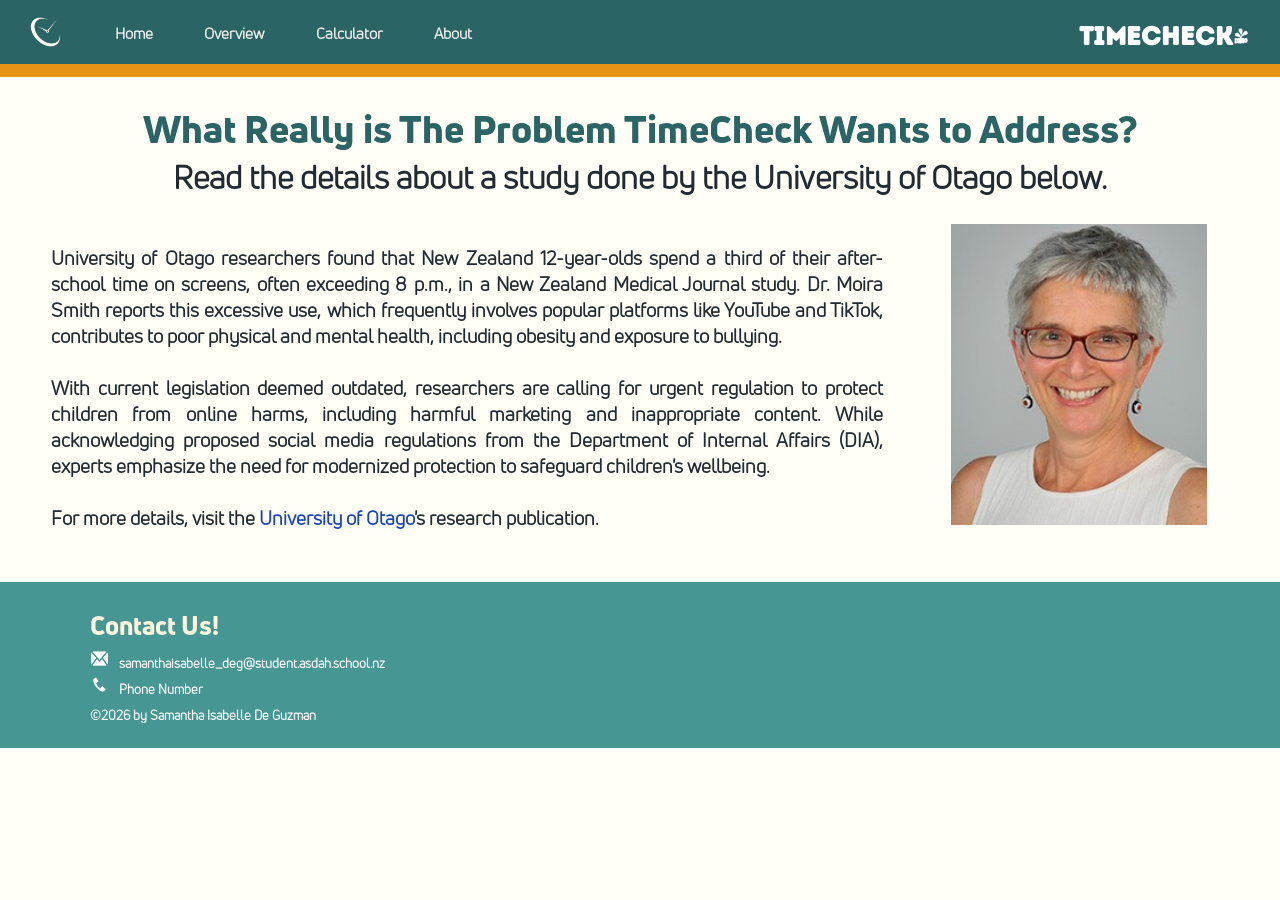
==== about.html @ c200a9d4 "initial about page, changed website background color" ====
<!DOCTYPE html>
<html>
    <head>
        <title>About | TimeCheck!</title>
        <link rel="stylesheet" href="styles.css">
        <link rel="icon" type="image/x-icon" href="images/TimeCheck!.png">
    </head>
    <body>
        <div class = "topnav">
            <img src = "images/logo.png" alt = "logo" class = "logo">
            <a href = "index.html">Home</a>
            <a href = "overview.html">Overview</a>
            <a href = "calculator.html">Calculator</a>
            <a href = "about.html">About</a>
            <h2 class = "websiteName">TimeCheck!</h2>
        </div>
        <div> 
            <div class = "topnavBorder"></div>
            <h1>What Really is The Problem TimeCheck Wants to Address?</h1>
            <p class = "message1">Read the details about a study done by the University of Otago below.</p>
        </div>
        <div>
            <p class = "paragraph1">
                University of Otago researchers found that New Zealand 12-year-olds spend a third of their after-school time on screens, often exceeding 8 p.m., in a New Zealand Medical Journal study. 
                Dr. Moira Smith reports this excessive use, which frequently involves popular platforms like YouTube and TikTok, contributes to poor physical and mental health, including obesity and exposure to bullying.
                <br><br>
                With current legislation deemed outdated, researchers are calling for urgent regulation to protect children from online harms, including harmful marketing and inappropriate content. 
                While acknowledging proposed social media regulations from the Department of Internal Affairs (DIA), experts emphasize the need for modernized protection to safeguard children's wellbeing. 
                <br><br>
                For more details, visit the <a href="https://www.otago.ac.nz/news/newsroom/kids-spending-one-third-of-after-school-time-on-screens-study-finds" class = "otago">University of Otago</a>'s research publication.
            </p>
            <img src = "images/moiraSmith.jpg" alt = "moiraSmith" class = "moiraSmith">
        </div>
        <footer>
            <div class = "footerInfo">
                <h5>Contact Us!</h5>
                <div class = "contactInfo">
                    <img src = "images/email.png" alt = "email" class = "emailIcon">
                    <p class = "contactInfo">samanthaisabelle_deg@student.asdah.school.nz<p>
                </div>
                <div class = "contactInfo">
                    <img src = "images/phone.png" alt = "phone" class = "phoneIcon">
                    <p class = "contactInfo">Phone Number</p>
                </div>
                <p class = "copyrightInfo">©2026 by Samantha Isabelle De Guzman</p>
            </div>
        </footer>
    </body>
</html>
---- styles.css ----
@font-face {
  font-family: textFont;
  src: url('fonts/Uni-Neue-Book.woff2') format('woff2');
}
@font-face {
  font-family: textFontHeavy;
  src: url('fonts/Uni-Neue-Heavy.woff2') format('woff2');
}
@font-face {
  font-family: headerFont;
  src: url('fonts/intro-rust-base.otf') format('opentype');
}
body {
  background-color: rgb(255, 255, 247);
  margin: 0;
  padding: 0;
  height: 30vw;
}
h1 {
  color: rgb(42, 100, 101);
  font-family: textFontHeavy;
  text-align: center;
  font-size: 3vw;
  margin-bottom: 0%;
}

h4 {
  color: rgb(42, 100, 101);
  font-family: textFontHeavy;
  text-align: center;
  font-size: 2vw;
  margin-bottom: 0%;
}

h5 {
  color: rgb(255, 245, 222);
  font-family: textFontHeavy;
  font-size: 2vw;
  margin: 0%;
}

p {
  color: rgb(33, 43, 49);
  font-family: textFont;
  font-weight: bold;
  text-align: justify;
  font-size: 1.1vw;
  margin-bottom: 2vw;
}

.topnav {
  background-color: rgb(42, 100, 101);
  overflow: hidden;
  height: 5vw;
  width: 100vw;
}

.topnav a {
  float: left;
  color: #f2f2f2;
  text-align: center;
  padding: 1.8vw 2vw;
  text-decoration: none;
  font-size: 1.2vw;
  font-family: textFont;
  font-weight: bold;
}

.topnav a:hover {
  color: rgb(255, 194, 103);
  font-weight: bold;
  font-family: textFontHeavy;
}

.topnavBorder {
  background-color: rgb(231, 147, 22);
  height: 1vw;
  width: 100vw;
}

.logo {
  float: left;
  width: 5vw;
  height: 3vw;
  margin: 1vw;
}

.websiteName {
  color: white;
  font-size: 2vw;
  font-family: headerFont;
  float: right;
  padding: 0.01vw 2.5vw;
}

.message1 {
  text-align: center;
  font-size: 2.5vw;
  margin-top: 0%;
}

.message2 {
  text-align: center;
  font-size: 2vw;
  margin-top: 1vw;
  margin-bottom: 0vw;
}

.message3 {
  text-align: center;
  font-size: 2.5vw;
  margin-top: 1vw;
  margin-bottom: 1vw;
  color: rgb(42, 100, 101);
}


.flexContainer {
  display: flex;
  flex-direction: row;
  align-items: center;
}

.introductionBlock, .calculatorBlock, .aboutBlock {
  flex: 1;
  margin: 0 2vw 2vw 2vw;
  width: 30vw;
  height: 45vw;
}

.stepBlock {
  flex: 1;
  margin: 0 3.5vw 3.5vw 3.5vw;
  width: 25vw;
  height: 30vw;
}

.nzKidsOnPhone, .threeKids, .aboutUs {
  width: 25vw;
  border-radius: 2vw;
  align-self: center;
  display: block;
  margin-left: auto;
  margin-right: auto;
  box-shadow: 0.8vw 0.8vw rgba(231, 147, 22, 0.466);
}

.stepImage {
  width: 25vw;
  border-radius: 1.5vw;
  align-self: center;
  display: block;
  margin-left: auto;
  margin-right: auto;
  box-shadow: 0.3vw 0.3vw rgba(231, 147, 22, 0.466);
}

@media (max-width: 1050px) {
  .flexContainer {
    flex-direction: column; 
  }
}

.button {
  background-color: rgb(231, 147, 22);
  font-family: headerFont;
  width: 25vw;
  height: 6vw;
  border-radius: 3vw;
  text-align: center;
  margin: auto;
  line-height: 6vw; 
}

.button a {
  text-decoration: none;
  color: white;
  padding: 1.5vw;
  
}

.button a:hover {
  font-size: 3.2vw;
}

.calculator{
  flex: 0.5;
  width: 50vw;
  height: 50vw;
  background-color: rgb(255, 250, 225);
  display: inline-block;
}

.editableTable {
  width: 50vw;
  height: 30vw;
  border-collapse: collapse;
  overflow: hidden;
  align-items: center;
}

.editableTable th {
  font-family: textFontHeavy;
  font-size: 2vw;
  color: rgb(42, 100, 101);
  padding: 2vw 2vw 0vw 2vw;
}


.editableTable td {
  padding: 0.2vw;
  align-items: center;
}

.editableTable input {
  width: 24.2vw;
  padding: 0.6vw;
  margin: 0.2vw;
  border: 1px solid #cbd5e1;
  border-radius: 6px;
  font-size: 1vw;
  font-family: textFontHeavy;
  color: rgb(42, 100, 101);
  background-color: #ffffff;
  box-sizing: border-box;
  transition: all 0.2s ease;
}

.computeButton {
  background-color: rgb(231, 147, 22);
  color: white;;
  font-family: headerFont;
  font-size: 2.5vw;;
  width: 15vw;
  height: 4vw;
  border: none;
  border-radius: 2vw;
  text-align: center;
  margin: 1.5vw 0.5vw 0.5vw 16vw;
  line-height: 2vw; 
}

.computeButton:hover {
  font-size: 2.7vw;
}

.totalHoursDisplay {
  margin: 0.5vw 0vw 0vw 12vw;
  font-size: 2vw;
  font-weight: bold;
  color: rgb(42, 100, 101);
}

.activityList {
  flex: 0.5;
  width: 50vw;
  height: 50vw;
  background-color: rgb(255, 250, 225);
  display: block;
}

.activityHeader {
  width: 50vw;
  font-family: textFontHeavy;
  font-size: 3vw;
  color: rgb(42, 100, 101);
  text-align: center;
  margin-bottom: 0.5vw;
  margin-top: 1.5vw;
}

.activitiesHeader {
  color: rgb(42, 100, 101);
  font-family: textFont;
  font-weight: bold;
  font-size: 3vw;
  margin-left: 5vw;
}

li {
  font-family: textFont;
  font-size: 2vw;
  color: rgb(42, 100, 101);
  width: 37vw;
  margin-left: 5vw;
}

.paragraph1 {
  width: 65vw;
  font-size: 1.5vw;
  text-align: justify;
  margin-left: 4vw;
  margin-top: 0vw;
  display: inline-block;
}

.otago {
  color: rgb(25, 67, 190);
  text-decoration: none;
}

.moiraSmith {
  width: 20vw;
  height: 23.5vw;
  margin-left: 5vw;
  display: inline-block;
}

footer {
  background-color: rgb(70, 150, 147);
  position: relative;
  left: 0;
  bottom: 0;
  height: 9vw;
  width: 100vw;
  padding: 2vw;
  margin-top: 2vw;
}

.footerInfo {
  display: inline-block;
  width: 40vw;
  margin-left: 5vw;;
}

div.contactInfo {
  width: 30vw;
  height: 2vw;
  margin: 0%;
}

p.contactInfo {
  display: inline-block;
  color: white;
  font-size: 1vw;
  width: 20vw;
  height: 1.8vw;
  text-align: left;
  margin-bottom: 0.5vw;
  margin-top: 0%;
}

.emailIcon, .phoneIcon {
  display: inline-block;
  width: 1.5vw;
  height: 1.5vw;
  margin-right: 0.5vw;
  margin-top: 0.5vw;
  position: relative;
}

p.copyrightInfo {
  color: white;
  font-size: 1vw;
  width: 20vw;
}
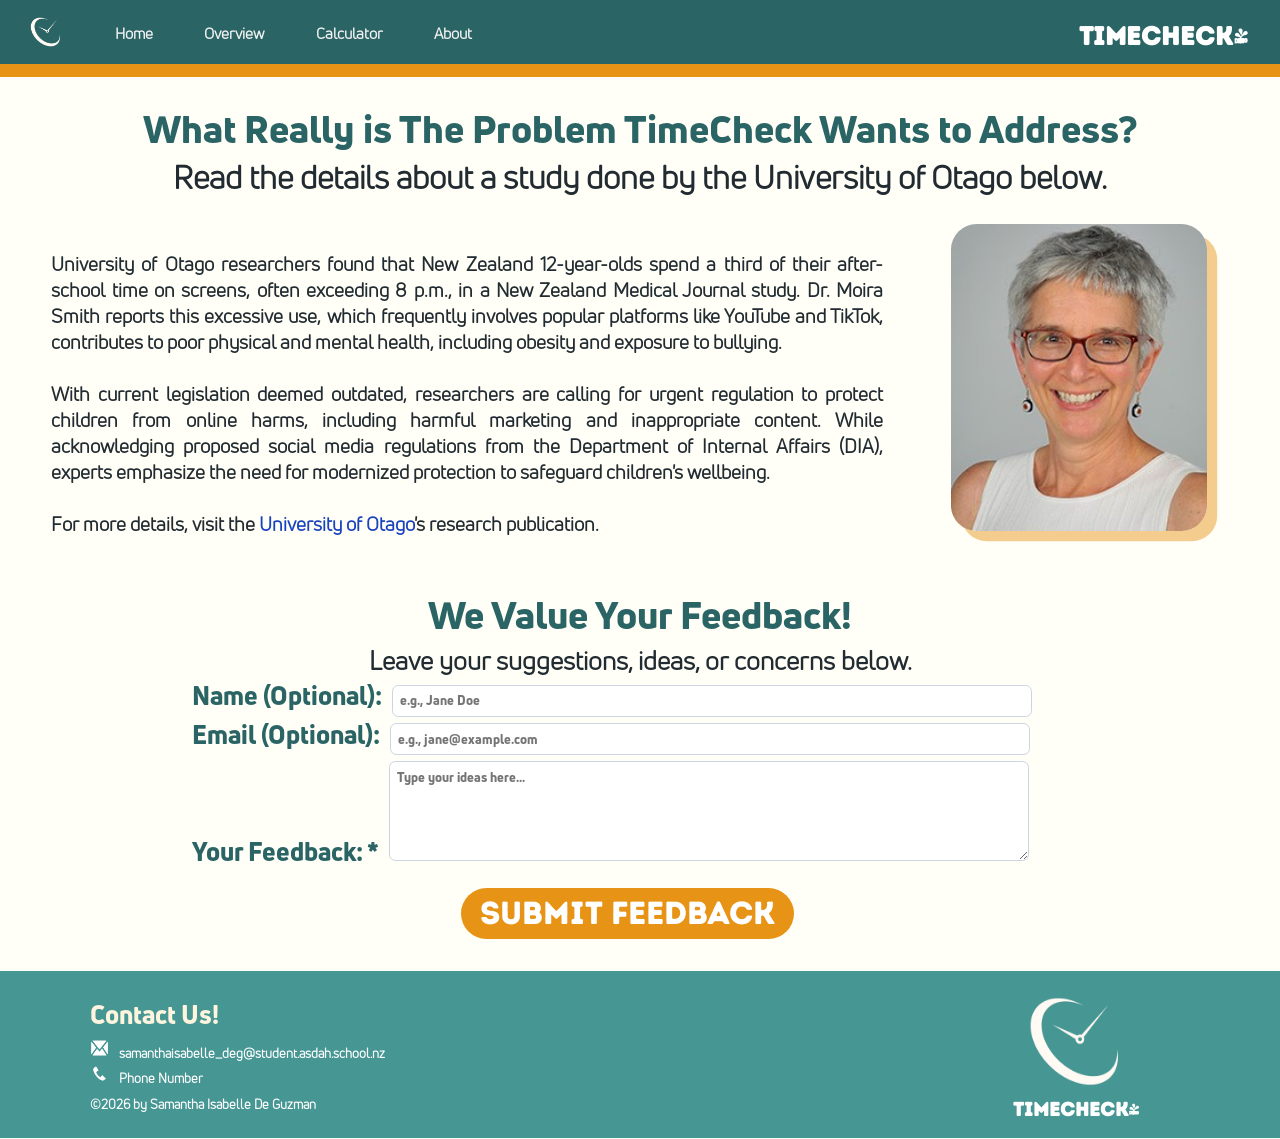
==== commit 2ba90d31: "modified footer, added feedback section in about page" ====
--- a/about.html
+++ b/about.html
@@ -27,9 +27,28 @@
                 With current legislation deemed outdated, researchers are calling for urgent regulation to protect children from online harms, including harmful marketing and inappropriate content. 
                 While acknowledging proposed social media regulations from the Department of Internal Affairs (DIA), experts emphasize the need for modernized protection to safeguard children's wellbeing. 
                 <br><br>
-                For more details, visit the <a href="https://www.otago.ac.nz/news/newsroom/kids-spending-one-third-of-after-school-time-on-screens-study-finds" class = "otago">University of Otago</a>'s research publication.
+                For more details, visit the <a href = "https://www.otago.ac.nz/news/newsroom/kids-spending-one-third-of-after-school-time-on-screens-study-finds" target = "_blank" class = "otago">University of Otago</a>'s research publication.
             </p>
             <img src = "images/moiraSmith.jpg" alt = "moiraSmith" class = "moiraSmith">
+        </div>
+        <div class = "feedbackContainer">
+            <h1>We Value Your Feedback!</h1>
+            <p class = "message2">Leave your suggestions, ideas, or concerns below.</p>
+            <form action = "https://formspree.io/f/xdenwken" method = "POST">
+                <div class = "formGroup">
+                    <label for = "userName">Name (Optional): </label>
+                    <input type = "text" id = "userName" name = "name" placeholder = "e.g., Jane Doe">
+                </div>
+                <div class = "formGroup">
+                    <label for = "userEmail">Email (Optional): </label>
+                    <input type = "email" id = "userEmail" name = "email" placeholder = "e.g., jane@example.com">
+                </div>
+                <div class = "formGroup">
+                    <label for = "userFeedback">Your Feedback: <span class = "required">*</span></label>
+                    <textarea id = "userFeedback" name = "suggestion" rows = "5" required placeholder = "Type your ideas here..."></textarea>
+                </div>
+                <button type = "submit" class = "submitButton">Submit Feedback</button>
+            </form>
         </div>
         <footer>
             <div class = "footerInfo">
@@ -44,6 +63,8 @@
                 </div>
                 <p class = "copyrightInfo">©2026 by Samantha Isabelle De Guzman</p>
             </div>
+            <img src = "images/logo.png" alt = "logo" class = "footerLogo">
+            <h2 class = "websiteNameFooter">TimeCheck!</h2>
         </footer>
     </body>
 </html>
--- a/styles.css
+++ b/styles.css
@@ -93,6 +93,15 @@
   padding: 0.01vw 2.5vw;
 }
 
+.websiteNameFooter {
+  color: white;
+  font-size: 1.5vw;
+  font-family: headerFont;
+  position: absolute;
+  right: 15vw;
+  bottom: 0.1vw;
+}
+
 .message1 {
   text-align: center;
   font-size: 2.5vw;
@@ -102,7 +111,7 @@
 .message2 {
   text-align: center;
   font-size: 2vw;
-  margin-top: 1vw;
+  margin-top: 0.2vw;
   margin-bottom: 0vw;
 }
 
@@ -236,7 +245,7 @@
   border: none;
   border-radius: 2vw;
   text-align: center;
-  margin: 1.5vw 0.5vw 0.5vw 16vw;
+  margin: 1.5vw 0.5vw 0.5vw 17.5vw;
   line-height: 2vw; 
 }
 
@@ -245,7 +254,7 @@
 }
 
 .totalHoursDisplay {
-  margin: 0.5vw 0vw 0vw 12vw;
+  margin: 0.5vw 0vw 0vw 13.5vw;
   font-size: 2vw;
   font-weight: bold;
   color: rgb(42, 100, 101);
@@ -301,9 +310,51 @@
 
 .moiraSmith {
   width: 20vw;
-  height: 23.5vw;
+  height: 24vw;
   margin-left: 5vw;
   display: inline-block;
+  border-radius: 2vw;
+  box-shadow: 0.8vw 0.8vw rgba(231, 147, 22, 0.466);
+}
+
+label {
+  font-family: textFontHeavy;
+  font-size: 2vw;
+  color: rgb(42, 100, 101);
+  margin-left: 15vw;
+  display: inline-block;
+}
+
+input[type="text"], input[type="email"], textarea {
+  width: 50vw;
+  padding: 0.5vw;
+  margin: 0.5vw 0vw 0vw 0.5vw;
+  border: 1px solid #cbd5e1;
+  border-radius: 0.5vw;
+  font-size: 1vw;
+  font-family: textFontHeavy;
+  color: rgb(42, 100, 101);
+  background-color: #ffffff;
+  box-sizing: border-box;
+  display: inline-block;
+}
+
+.submitButton {
+  background-color: rgb(231, 147, 22);
+  color: white;;
+  font-family: headerFont;
+  font-size: 2.5vw;;
+  width: 26vw;
+  height: 4vw;
+  border: none;
+  border-radius: 2vw;
+  align-self: center;
+  margin: 1.5vw 0.5vw 0.5vw 36vw;
+  line-height: 2vw; 
+}
+
+.submitButton:hover {
+  font-size: 2.7vw;
 }
 
 footer {
@@ -323,6 +374,14 @@
   margin-left: 5vw;;
 }
 
+.footerLogo {
+  width: 15vw;
+  height: 9vw;
+  position: absolute;
+  right: 12.7vw;
+  bottom: 3vw;
+}
+
 div.contactInfo {
   width: 30vw;
   height: 2vw;
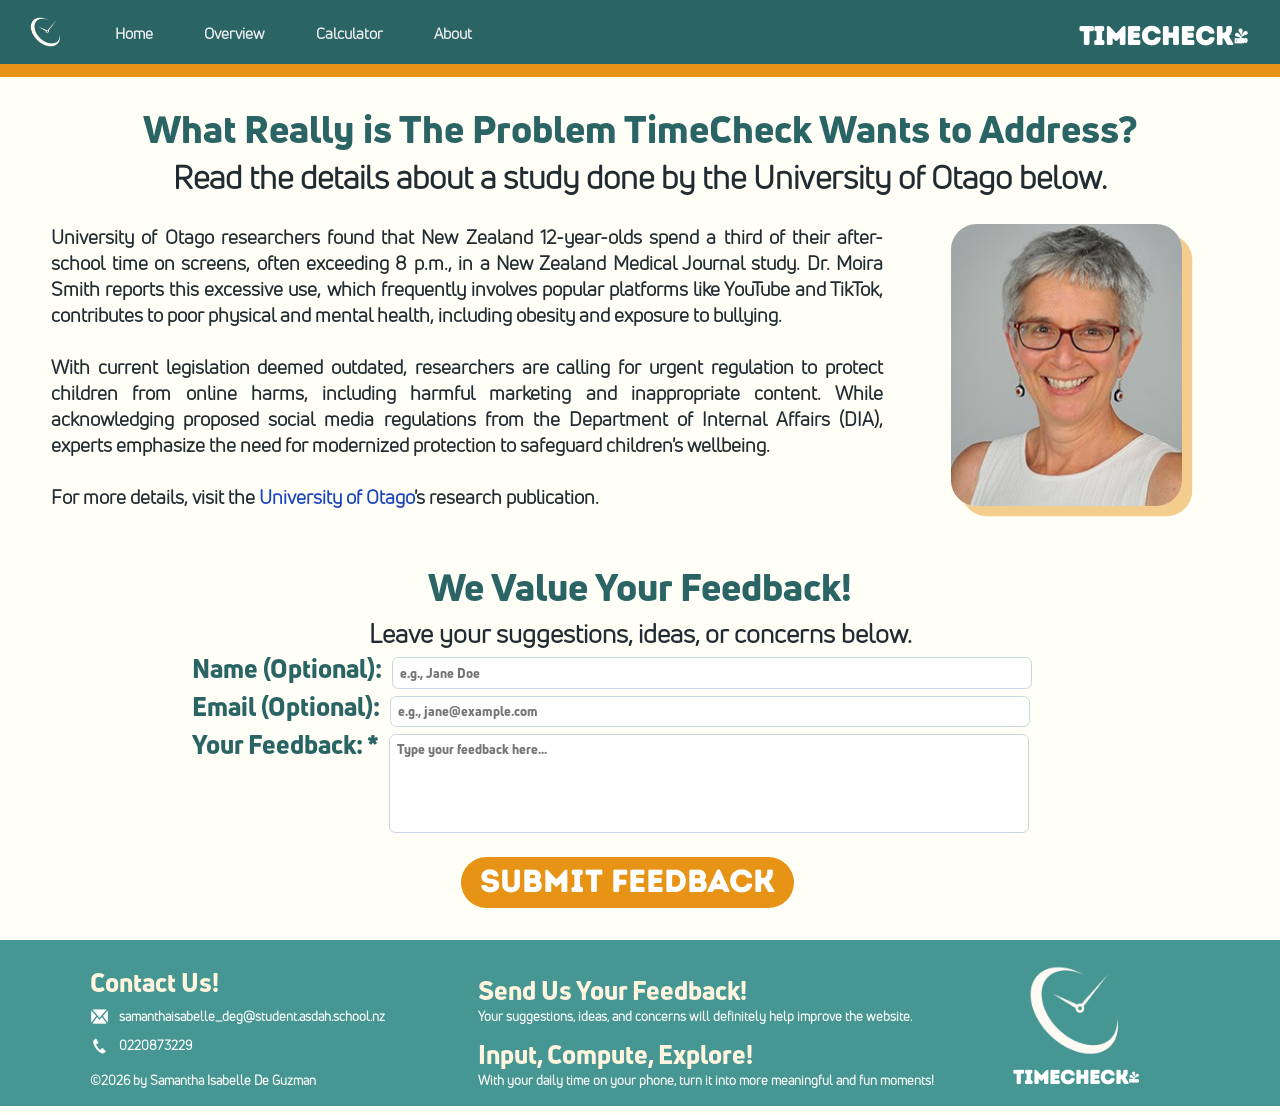
==== commit 66057737: "updated and finished footer, finished feedback section" ====
--- a/about.html
+++ b/about.html
@@ -45,7 +45,7 @@
                 </div>
                 <div class = "formGroup">
                     <label for = "userFeedback">Your Feedback: <span class = "required">*</span></label>
-                    <textarea id = "userFeedback" name = "suggestion" rows = "5" required placeholder = "Type your ideas here..."></textarea>
+                    <textarea id = "userFeedback" name = "suggestion" rows = "5" required placeholder = "Type your feedback here..."></textarea>
                 </div>
                 <button type = "submit" class = "submitButton">Submit Feedback</button>
             </form>
@@ -59,9 +59,15 @@
                 </div>
                 <div class = "contactInfo">
                     <img src = "images/phone.png" alt = "phone" class = "phoneIcon">
-                    <p class = "contactInfo">Phone Number</p>
+                    <p class = "contactInfo">0220873229</p>
                 </div>
                 <p class = "copyrightInfo">©2026 by Samantha Isabelle De Guzman</p>
+            </div>
+            <div class = "footerRedirectories">
+                <h5><a href = "#userName" class = "feedbackRedirect">Send Us Your Feedback!</a></h5>
+                <p class = "feedbackDesc">Your suggestions, ideas, and concerns will definitely help improve the website.</p>
+                <h5>Input, Compute, Explore!</h5>
+                <p class = "desc">With your daily time on your phone, turn it into more meaningful and fun moments!</p>
             </div>
             <img src = "images/logo.png" alt = "logo" class = "footerLogo">
             <h2 class = "websiteNameFooter">TimeCheck!</h2>
--- a/styles.css
+++ b/styles.css
@@ -226,7 +226,7 @@
   padding: 0.6vw;
   margin: 0.2vw;
   border: 1px solid #cbd5e1;
-  border-radius: 6px;
+  border-radius: 1vw;
   font-size: 1vw;
   font-family: textFontHeavy;
   color: rgb(42, 100, 101);
@@ -301,6 +301,7 @@
   margin-left: 4vw;
   margin-top: 0vw;
   display: inline-block;
+  vertical-align: top;
 }
 
 .otago {
@@ -309,8 +310,8 @@
 }
 
 .moiraSmith {
-  width: 20vw;
-  height: 24vw;
+  width: 18vw;
+  height: 22vw;
   margin-left: 5vw;
   display: inline-block;
   border-radius: 2vw;
@@ -323,9 +324,10 @@
   color: rgb(42, 100, 101);
   margin-left: 15vw;
   display: inline-block;
-}
-
-input[type="text"], input[type="email"], textarea {
+  vertical-align: top;
+}
+
+#userName, input[type="email"], textarea {
   width: 50vw;
   padding: 0.5vw;
   margin: 0.5vw 0vw 0vw 0.5vw;
@@ -337,6 +339,10 @@
   background-color: #ffffff;
   box-sizing: border-box;
   display: inline-block;
+}
+
+textarea {
+  resize: none;
 }
 
 .submitButton {
@@ -370,9 +376,10 @@
 
 .footerInfo {
   display: inline-block;
-  width: 40vw;
+  width: 30vw;
   margin-left: 5vw;;
 }
+
 
 .footerLogo {
   width: 15vw;
@@ -386,10 +393,12 @@
   width: 30vw;
   height: 2vw;
   margin: 0%;
+  display: inline-block;
 }
 
 p.contactInfo {
   display: inline-block;
+  vertical-align: middle;
   color: white;
   font-size: 1vw;
   width: 20vw;
@@ -408,6 +417,32 @@
   position: relative;
 }
 
+div.footerRedirectories {
+  display: inline-block;
+  width: 30vw;
+}
+
+.feedbackRedirect {
+  text-decoration: none;
+  color: rgb(255, 245, 222);
+}
+
+.feedbackDesc {
+  color: white;
+  font-size: 1vw;
+  width: 40vw;
+  margin: 0vw 0vw 1vw 0vw;
+
+}
+
+.desc {
+  color: white;
+  font-size: 1vw;
+  width: 40vw;
+  margin: 0vw;
+
+}
+
 p.copyrightInfo {
   color: white;
   font-size: 1vw;
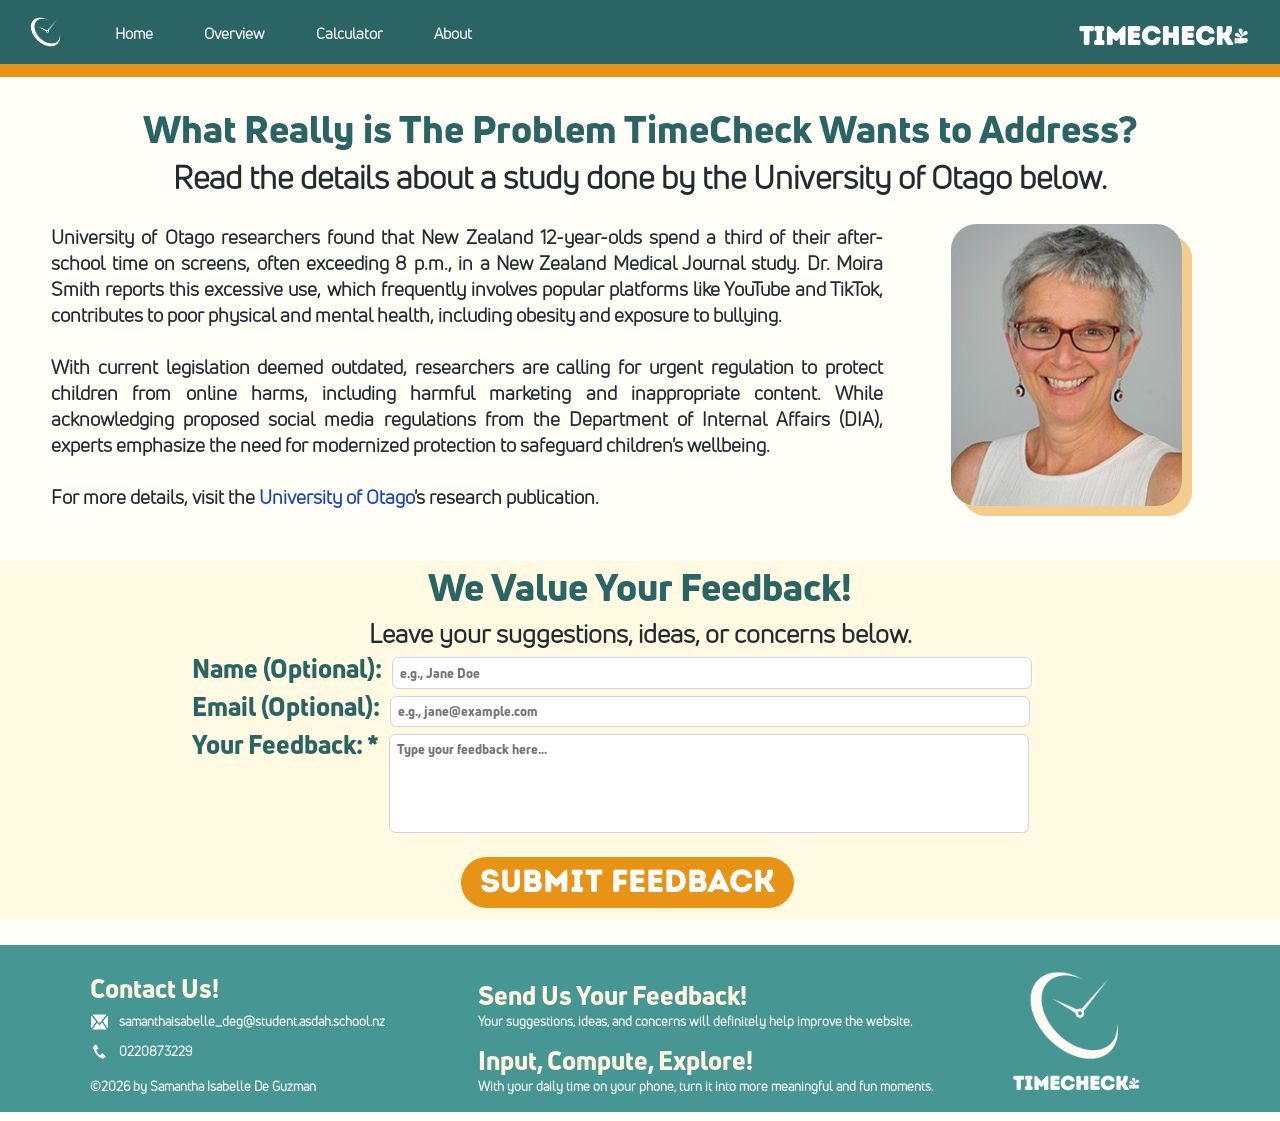
==== commit 0d2f168a: "website pages finished, added animation effects" ====
--- a/about.html
+++ b/about.html
@@ -63,11 +63,11 @@
                 </div>
                 <p class = "copyrightInfo">©2026 by Samantha Isabelle De Guzman</p>
             </div>
-            <div class = "footerRedirectories">
+            <div class = "footerRedirectory">
                 <h5><a href = "#userName" class = "feedbackRedirect">Send Us Your Feedback!</a></h5>
                 <p class = "feedbackDesc">Your suggestions, ideas, and concerns will definitely help improve the website.</p>
                 <h5>Input, Compute, Explore!</h5>
-                <p class = "desc">With your daily time on your phone, turn it into more meaningful and fun moments!</p>
+                <p class = "desc">With your daily time on your phone, turn it into more meaningful and fun moments.</p>
             </div>
             <img src = "images/logo.png" alt = "logo" class = "footerLogo">
             <h2 class = "websiteNameFooter">TimeCheck!</h2>
--- a/styles.css
+++ b/styles.css
@@ -2,26 +2,47 @@
   font-family: textFont;
   src: url('fonts/Uni-Neue-Book.woff2') format('woff2');
 }
+
 @font-face {
   font-family: textFontHeavy;
   src: url('fonts/Uni-Neue-Heavy.woff2') format('woff2');
 }
+
 @font-face {
   font-family: headerFont;
   src: url('fonts/intro-rust-base.otf') format('opentype');
 }
+
+@keyframes fadeInUp {
+  0% {
+    opacity: 0;
+    transform: translateY(30px);
+  }
+  100% {
+    opacity: 1;
+    transform: translateY(0);
+  }
+}
+
+
+
 body {
   background-color: rgb(255, 255, 247);
   margin: 0;
   padding: 0;
   height: 30vw;
 }
+
 h1 {
   color: rgb(42, 100, 101);
   font-family: textFontHeavy;
   text-align: center;
   font-size: 3vw;
   margin-bottom: 0%;
+  animation-name: fadeInUp;
+  animation-duration: 0.6s;
+  animation-timing-function: ease-out;
+  animation-fill-mode: both;
 }
 
 h4 {
@@ -106,6 +127,10 @@
   text-align: center;
   font-size: 2.5vw;
   margin-top: 0%;
+  animation-name: fadeInUp;
+  animation-duration: 0.75s;
+  animation-timing-function: ease-out;
+  animation-fill-mode: both;
 }
 
 .message2 {
@@ -113,6 +138,10 @@
   font-size: 2vw;
   margin-top: 0.2vw;
   margin-bottom: 0vw;
+  animation-name: fadeInUp;
+  animation-duration: 0.75s;
+  animation-timing-function: ease-out;
+  animation-fill-mode: both;
 }
 
 .message3 {
@@ -121,6 +150,10 @@
   margin-top: 1vw;
   margin-bottom: 1vw;
   color: rgb(42, 100, 101);
+  animation-name: fadeInUp;
+  animation-duration: 1s;
+  animation-timing-function: ease-out;
+  animation-fill-mode: both;
 }
 
 
@@ -137,11 +170,36 @@
   height: 45vw;
 }
 
+.introductionBlock {
+  animation-name: fadeInUp;
+  animation-duration: 1s;
+  animation-timing-function: ease-out;
+  animation-fill-mode: both;
+}
+
+.calculatorBlock {
+  animation-name: fadeInUp;
+  animation-duration: 1.5s;
+  animation-timing-function: ease-out;
+  animation-fill-mode: both;
+}
+
+.aboutBlock {
+  animation-name: fadeInUp;
+  animation-duration: 2s;
+  animation-timing-function: ease-out;
+  animation-fill-mode: both;
+}
+
 .stepBlock {
   flex: 1;
   margin: 0 3.5vw 3.5vw 3.5vw;
   width: 25vw;
   height: 30vw;
+  animation-name: fadeInUp;
+  animation-duration: 1s;
+  animation-timing-function: ease-out;
+  animation-fill-mode: both;
 }
 
 .nzKidsOnPhone, .threeKids, .aboutUs {
@@ -198,6 +256,10 @@
   height: 50vw;
   background-color: rgb(255, 250, 225);
   display: inline-block;
+  animation-name: fadeInUp;
+  animation-duration: 1s;
+  animation-timing-function: ease-out;
+  animation-fill-mode: both;
 }
 
 .editableTable {
@@ -266,6 +328,10 @@
   height: 50vw;
   background-color: rgb(255, 250, 225);
   display: block;
+  animation-name: fadeInUp;
+  animation-duration: 1s;
+  animation-timing-function: ease-out;
+  animation-fill-mode: both;
 }
 
 .activityHeader {
@@ -302,6 +368,10 @@
   margin-top: 0vw;
   display: inline-block;
   vertical-align: top;
+  animation-name: fadeInUp;
+  animation-duration: 1s;
+  animation-timing-function: ease-out;
+  animation-fill-mode: both;
 }
 
 .otago {
@@ -316,6 +386,10 @@
   display: inline-block;
   border-radius: 2vw;
   box-shadow: 0.8vw 0.8vw rgba(231, 147, 22, 0.466);
+  animation-name: fadeInUp;
+  animation-duration: 1s;
+  animation-timing-function: ease-out;
+  animation-fill-mode: both;
 }
 
 label {
@@ -417,9 +491,18 @@
   position: relative;
 }
 
-div.footerRedirectories {
+div.footerRedirectory {
   display: inline-block;
   width: 30vw;
+}
+
+.feedbackContainer {
+  background-color: rgb(255, 250, 225);
+  height: 28vw;
+  animation-name: fadeInUp;
+  animation-duration: 2s;
+  animation-timing-function: ease-out;
+  animation-fill-mode: both;
 }
 
 .feedbackRedirect {
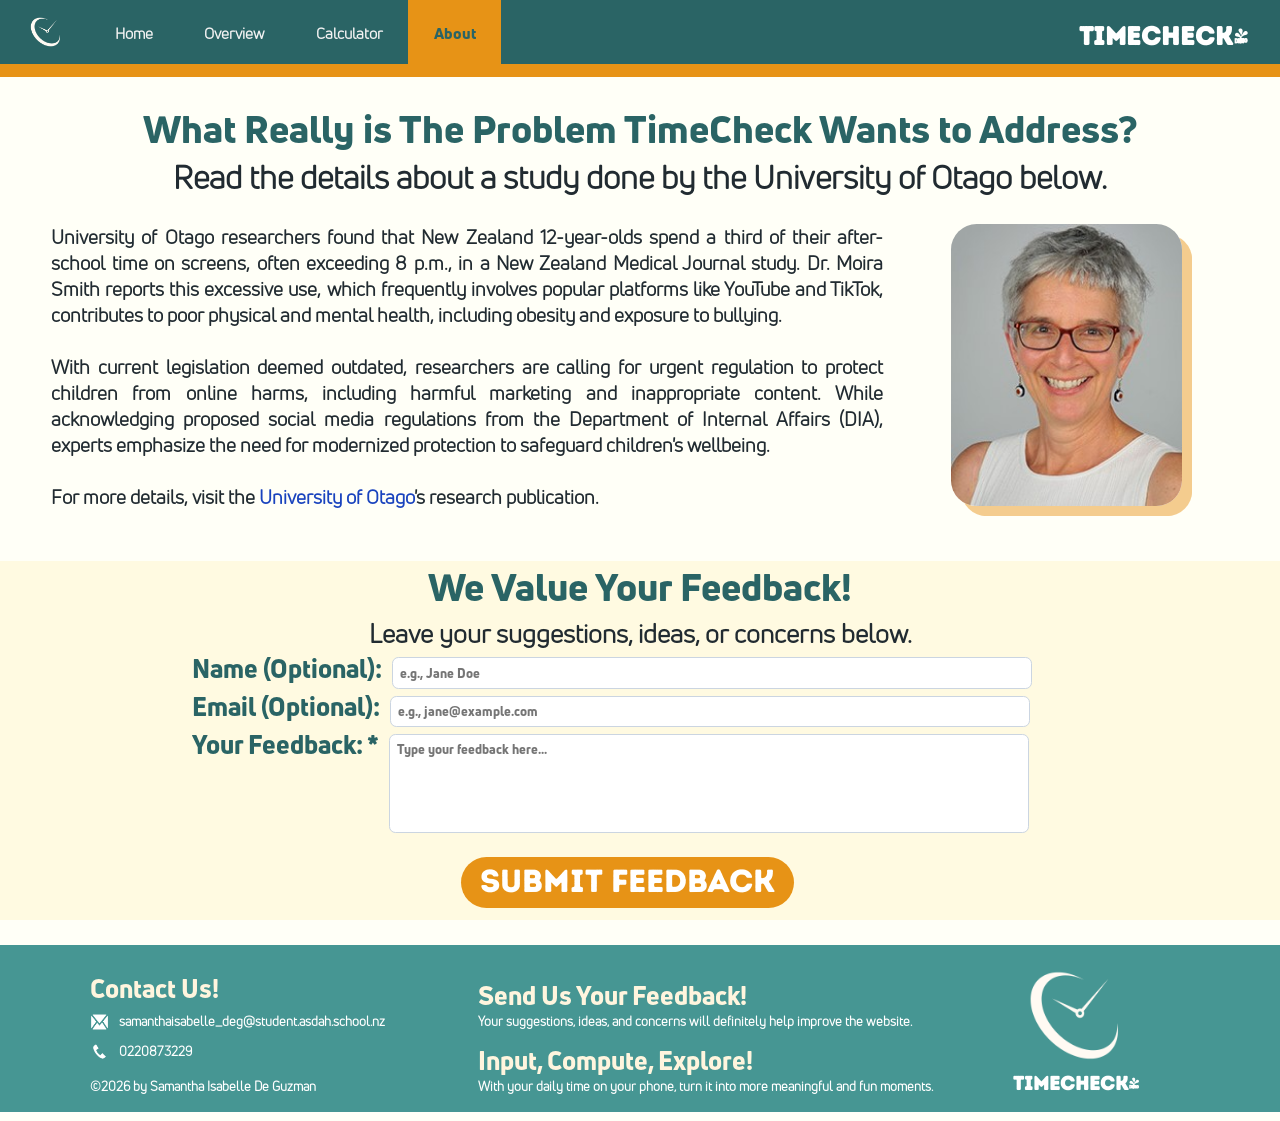
==== commit ee3f73df: "updated navigation bar styles" ====
--- a/about.html
+++ b/about.html
@@ -11,7 +11,7 @@
             <a href = "index.html">Home</a>
             <a href = "overview.html">Overview</a>
             <a href = "calculator.html">Calculator</a>
-            <a href = "about.html">About</a>
+            <a href = "about.html" class = "active">About</a>
             <h2 class = "websiteName">TimeCheck!</h2>
         </div>
         <div> 
--- a/styles.css
+++ b/styles.css
@@ -88,9 +88,16 @@
 }
 
 .topnav a:hover {
-  color: rgb(255, 194, 103);
+  color: rgb(255, 245, 222);
   font-weight: bold;
   font-family: textFontHeavy;
+}
+
+.topnav a.active {
+  background-color: rgb(231, 147, 22);
+  font-weight: bold;
+  font-family: textFontHeavy;
+  color: rgb(42, 100, 101);
 }
 
 .topnavBorder {
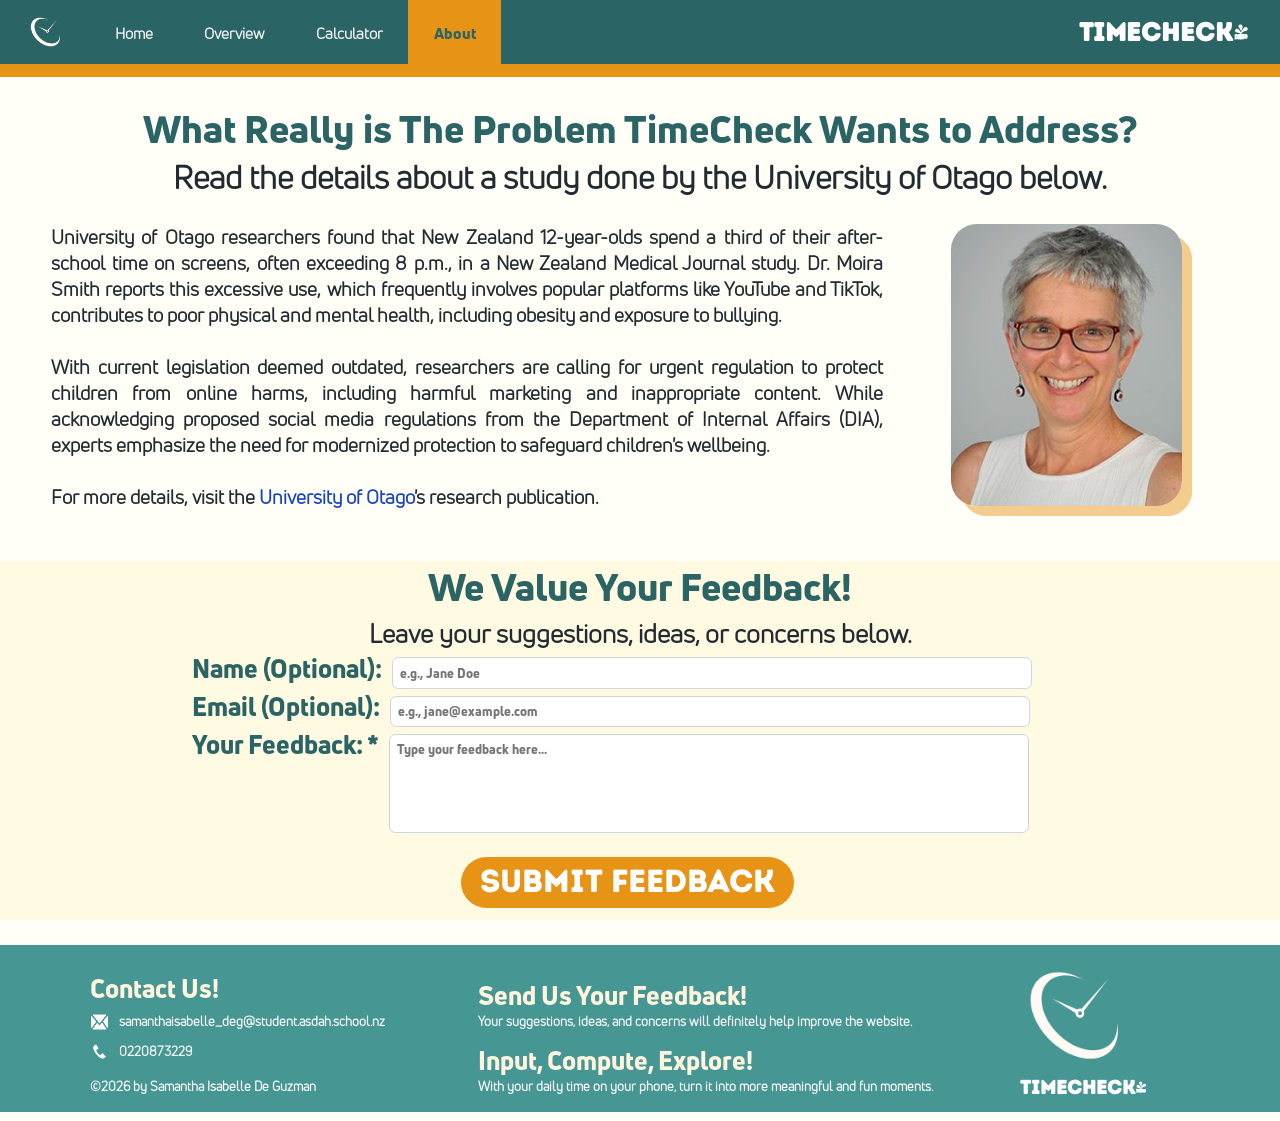
==== commit aa686d5c: "fixed all errors found in validtion checker" ====
--- a/about.html
+++ b/about.html
@@ -1,6 +1,11 @@
 <!DOCTYPE html>
-<html>
+<html lang = "en">
     <head>
+        <meta charset="UTF-8">
+        <meta name="description" content="Digital Technologies Level 3 Project">
+        <meta name="keywords" content="HTML, CSS, JavaScript">
+        <meta name="author" content="Samantha Isabelle De Guzman">
+        <meta name="viewport" content="width=device-width, initial-scale=1.0">
         <title>About | TimeCheck!</title>
         <link rel="stylesheet" href="styles.css">
         <link rel="icon" type="image/x-icon" href="images/TimeCheck!.png">
@@ -12,7 +17,7 @@
             <a href = "overview.html">Overview</a>
             <a href = "calculator.html">Calculator</a>
             <a href = "about.html" class = "active">About</a>
-            <h2 class = "websiteName">TimeCheck!</h2>
+            <h1 class = "websiteName">TimeCheck!</h1>
         </div>
         <div> 
             <div class = "topnavBorder"></div>
@@ -52,7 +57,7 @@
         </div>
         <footer>
             <div class = "footerInfo">
-                <h5>Contact Us!</h5>
+                <h2 class = "smallHeading">Contact Us!</h2>
                 <div class = "contactInfo">
                     <img src = "images/email.png" alt = "email" class = "emailIcon">
                     <p class = "contactInfo">samanthaisabelle_deg@student.asdah.school.nz<p>
@@ -64,9 +69,9 @@
                 <p class = "copyrightInfo">©2026 by Samantha Isabelle De Guzman</p>
             </div>
             <div class = "footerRedirectory">
-                <h5><a href = "#userName" class = "feedbackRedirect">Send Us Your Feedback!</a></h5>
+                <h2 class = "smallHeading"><a href = "about.html" class = "feedbackRedirect">Send Us Your Feedback!</a></h2>
                 <p class = "feedbackDesc">Your suggestions, ideas, and concerns will definitely help improve the website.</p>
-                <h5>Input, Compute, Explore!</h5>
+                <h2 class = "smallHeading">Input, Compute, Explore!</h2>
                 <p class = "desc">With your daily time on your phone, turn it into more meaningful and fun moments.</p>
             </div>
             <img src = "images/logo.png" alt = "logo" class = "footerLogo">
--- a/styles.css
+++ b/styles.css
@@ -45,7 +45,7 @@
   animation-fill-mode: both;
 }
 
-h4 {
+h2 {
   color: rgb(42, 100, 101);
   font-family: textFontHeavy;
   text-align: center;
@@ -53,11 +53,12 @@
   margin-bottom: 0%;
 }
 
-h5 {
+.smallHeading {
   color: rgb(255, 245, 222);
   font-family: textFontHeavy;
   font-size: 2vw;
-  margin: 0%;
+  margin-top: 0vw;
+  text-align: left;
 }
 
 p {
@@ -119,6 +120,7 @@
   font-family: headerFont;
   float: right;
   padding: 0.01vw 2.5vw;
+  animation: none;
 }
 
 .websiteNameFooter {
@@ -126,8 +128,9 @@
   font-size: 1.5vw;
   font-family: headerFont;
   position: absolute;
-  right: 15vw;
-  bottom: 0.1vw;
+  right: 14.5vw;
+  bottom: 1vw;
+  margin-top: 0vw;
 }
 
 .message1 {
